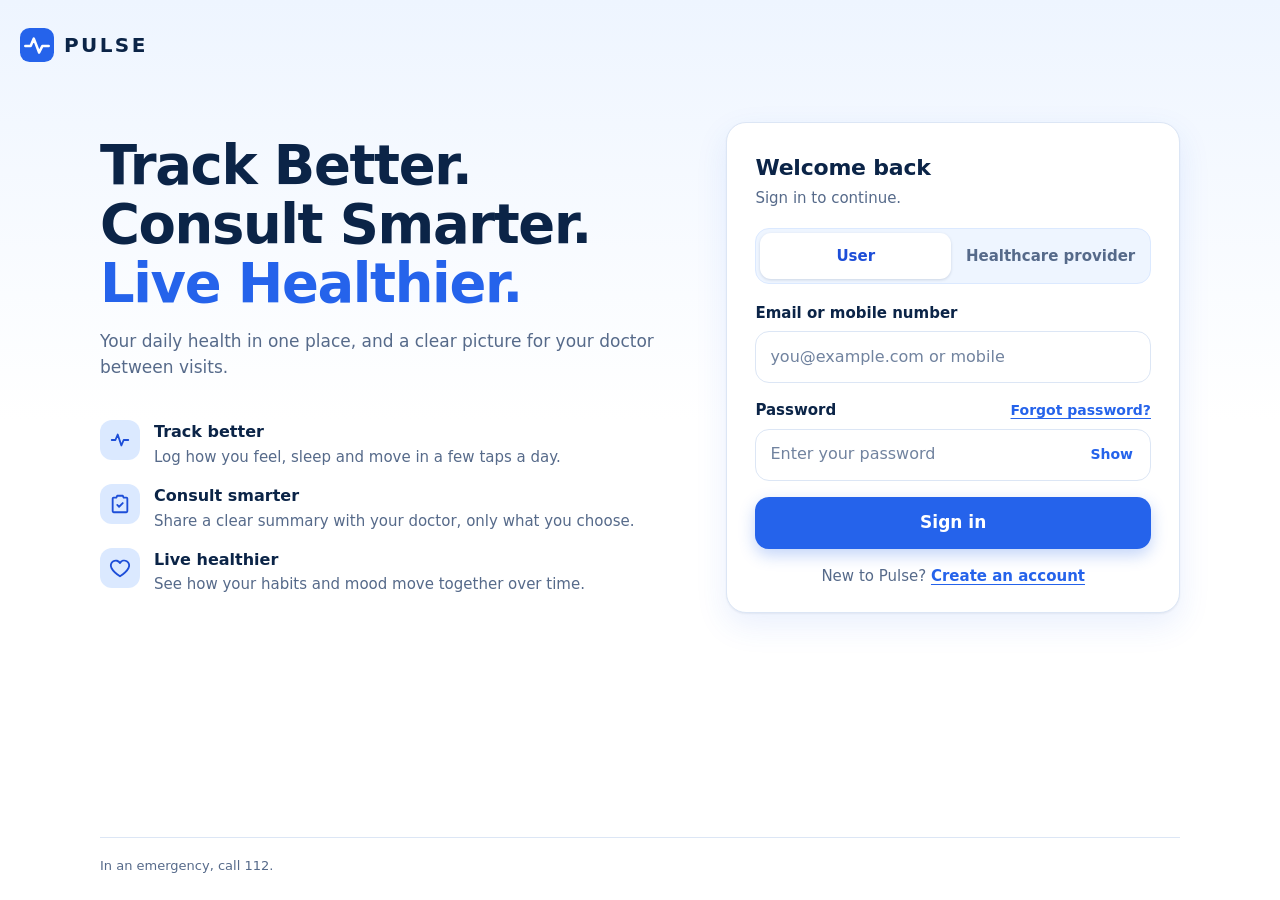
==== index.html @ 3abcf885 "Added the landing page and css" ====
<!doctype html>
<html lang="en">
<head>
  <meta charset="utf-8">
  <meta name="viewport" content="width=device-width, initial-scale=1, viewport-fit=cover">
  <title>Pulse – Track Better. Consult Smarter. Live Healthier.</title>
  <meta name="description" content="Pulse helps you track your health between doctor visits and share a clear summary with your doctor.">
  <meta name="theme-color" content="#2563eb">
  <link rel="icon" href="data:image/svg+xml,%3Csvg xmlns='http://www.w3.org/2000/svg' viewBox='0 0 32 32'%3E%3Crect width='32' height='32' rx='9' fill='%232563eb'/%3E%3Cpath d='M5 17h5l3-7 5 13 3-6h6' fill='none' stroke='%23fff' stroke-width='2.4' stroke-linecap='round' stroke-linejoin='round'/%3E%3C/svg%3E">
  <link rel="stylesheet" href="style.css">
</head>
<body>
  <div class="page">
    <header class="site-header">
      <a class="brand" href="./" aria-label="Pulse home">
        <svg viewBox="0 0 32 32" aria-hidden="true">
          <rect width="32" height="32" rx="9" fill="#2563eb"/>
          <path d="M5 17h5l3-7 5 13 3-6h6" fill="none" stroke="#fff" stroke-width="2.4" stroke-linecap="round" stroke-linejoin="round"/>
        </svg>
        PULSE
      </a>
    </header>

    <main class="landing">
      <section class="hero">
        <h1 class="tagline">
          <span>Track Better.</span>
          <span>Consult Smarter.</span>
          <span class="accent">Live Healthier.</span>
        </h1>
        <p class="lead">Your daily health in one place, and a clear picture for your doctor between visits.</p>
      </section>

      <section class="login" aria-labelledby="login-title">
        <h2 id="login-title">Welcome back</h2>
        <p class="sub">Sign in to continue.</p>

        <form class="form-wrap" id="login-form" novalidate>
          <fieldset class="roles">
            <legend class="visually-hidden">I am signing in as</legend>
            <div class="roles-track">
              <input type="radio" name="role" id="role-user" value="user" checked>
              <label for="role-user">User</label>
              <input type="radio" name="role" id="role-provider" value="provider">
              <label for="role-provider">Healthcare provider</label>
            </div>
          </fieldset>

          <div class="form">
            <div class="field">
              <label for="identity" id="identity-label">Email or mobile number</label>
              <input class="input" id="identity" name="identity" type="text" inputmode="email"
                     autocomplete="username" autocapitalize="none" spellcheck="false"
                     placeholder="you@example.com or mobile" required>
            </div>

            <div class="field">
              <div class="field-head">
                <label for="password">Password</label>
                <a href="#">Forgot password?</a>
              </div>
              <div class="input-wrap">
                <input class="input" id="password" name="password" type="password"
                       autocomplete="current-password" placeholder="Enter your password" required>
                <button class="toggle-pass" type="button" id="toggle-pass" aria-controls="password" aria-pressed="false">Show</button>
              </div>
            </div>

            <p class="form-note" id="form-note" role="status" hidden></p>

            <button class="btn" type="submit" id="submit">Sign in</button>

            <p class="alt"><span id="alt-text">New to Pulse?</span> <a href="#" id="alt-link">Create an account</a></p>
          </div>
        </form>
      </section>

      <ul class="points">
        <li>
          <span class="icon" aria-hidden="true">
            <svg viewBox="0 0 24 24" fill="none" stroke="currentColor" stroke-width="2" stroke-linecap="round" stroke-linejoin="round"><path d="M3 12h4l2.5-6 4 12 2.5-6H21"/></svg>
          </span>
          <div><strong>Track better</strong><span>Log how you feel, sleep and move in a few taps a day.</span></div>
        </li>
        <li>
          <span class="icon" aria-hidden="true">
            <svg viewBox="0 0 24 24" fill="none" stroke="currentColor" stroke-width="2" stroke-linecap="round" stroke-linejoin="round"><path d="M9 3h6l1 2h3a1 1 0 0 1 1 1v14a1 1 0 0 1-1 1H5a1 1 0 0 1-1-1V6a1 1 0 0 1 1-1h3z"/><path d="M9 13l2 2 4-4"/></svg>
          </span>
          <div><strong>Consult smarter</strong><span>Share a clear summary with your doctor, only what you choose.</span></div>
        </li>
        <li>
          <span class="icon" aria-hidden="true">
            <svg viewBox="0 0 24 24" fill="none" stroke="currentColor" stroke-width="2" stroke-linecap="round" stroke-linejoin="round"><path d="M12 21s-7-4.5-9.3-9A5.2 5.2 0 0 1 12 6.6 5.2 5.2 0 0 1 21.3 12C19 16.5 12 21 12 21z"/></svg>
          </span>
          <div><strong>Live healthier</strong><span>See how your habits and mood move together over time.</span></div>
        </li>
      </ul>
    </main>

    <footer class="site-footer">
      <p>In an emergency, call 112.</p>
    </footer>
  </div>

  <script>
    (function () {
      var roles = {
        user: {
          label: 'Email or mobile number', type: 'text', mode: 'email',
          placeholder: 'you@example.com or mobile',
          submit: 'Sign in', altText: 'New to Pulse?', altLink: 'Create an account'
        },
        provider: {
          label: 'Work email', type: 'email', mode: 'email',
          placeholder: 'doctor@clinic.com',
          submit: 'Sign in as provider', altText: 'New to Pulse?', altLink: 'Register your practice'
        }
      };

      var form = document.getElementById('login-form');
      var identity = document.getElementById('identity');
      var note = document.getElementById('form-note');
      var pass = document.getElementById('password');
      var toggle = document.getElementById('toggle-pass');

      function applyRole(key) {
        var r = roles[key];
        document.getElementById('identity-label').textContent = r.label;
        identity.type = r.type;
        identity.setAttribute('inputmode', r.mode);
        identity.placeholder = r.placeholder;
        document.getElementById('submit').textContent = r.submit;
        document.getElementById('alt-text').textContent = r.altText;
        document.getElementById('alt-link').textContent = r.altLink;
        note.hidden = true;
      }

      form.addEventListener('change', function (e) {
        if (e.target.name === 'role') applyRole(e.target.value);
      });

      toggle.addEventListener('click', function () {
        var show = pass.type === 'password';
        pass.type = show ? 'text' : 'password';
        toggle.textContent = show ? 'Hide' : 'Show';
        toggle.setAttribute('aria-pressed', String(show));
      });

      form.addEventListener('submit', function (e) {
        e.preventDefault();
        if (!form.checkValidity()) { form.reportValidity(); return; }
        // Static prototype: no backend yet.
        note.textContent = 'Sign-in is not connected yet. This is the static prototype.';
        note.hidden = false;
      });
    })();
  </script>
</body>
</html>
---- style.css ----
/* Pulse — global styles
   White + blue theme. Mobile-first. No external fonts or libraries:
   system fonts only, so the page stays light on budget phones and slow networks. */

:root {
  color-scheme: light;

  --white: #ffffff;
  --bg: #f6f9ff;
  --blue-50: #eef5ff;
  --blue-100: #dbe9ff;
  --blue-200: #bcd4fb;
  --blue-500: #3b82f6;
  --blue-600: #2563eb;
  --blue-700: #1d4ed8;
  --navy: #0b2447;
  --text: #1b2f52;
  --muted: #566a8a;
  --placeholder: #71839f;
  --line: #dce6f5;
  --error: #b42318;
  --error-bg: #fef3f2;

  --radius: 14px;
  --radius-lg: 20px;
  --shadow: 0 1px 2px rgba(11, 36, 71, .06), 0 12px 32px rgba(37, 99, 235, .10);
  --ring: 0 0 0 4px rgba(37, 99, 235, .18);

  --font: system-ui, -apple-system, "Segoe UI", Roboto, "Noto Sans", "Noto Sans Devanagari", Helvetica, Arial, sans-serif;
}

/* ---------- base ---------- */
*, *::before, *::after { box-sizing: border-box; }
html { -webkit-text-size-adjust: 100%; }
body {
  margin: 0;
  min-height: 100vh;
  background: linear-gradient(180deg, var(--blue-50) 0, var(--white) 420px) no-repeat, var(--white);
  color: var(--text);
  font: 16px/1.55 var(--font);
  -webkit-font-smoothing: antialiased;
}
h1, h2, p, ul { margin: 0; }
ul { padding: 0; list-style: none; }
a { color: var(--blue-600); text-underline-offset: 3px; }
a:hover { color: var(--blue-700); }
button, input { font: inherit; color: inherit; }
button { cursor: pointer; }
.visually-hidden {
  position: absolute; width: 1px; height: 1px; margin: -1px; padding: 0; border: 0;
  overflow: hidden; clip: rect(0 0 0 0); white-space: nowrap;
}
:focus-visible { outline: 3px solid var(--blue-500); outline-offset: 2px; }

/* ---------- page shell ---------- */
.page {
  min-height: 100vh;
  display: flex; flex-direction: column;
  padding: env(safe-area-inset-top) max(20px, env(safe-area-inset-right)) env(safe-area-inset-bottom) max(20px, env(safe-area-inset-left));
}
.site-header { padding: 18px 0 4px; }
.brand {
  display: inline-flex; align-items: center; gap: 10px;
  color: var(--navy); font-weight: 800; font-size: 20px; letter-spacing: .12em; text-decoration: none;
}
.brand svg { width: 34px; height: 34px; flex: none; }

.landing {
  flex: 1; width: 100%; max-width: 1080px; margin: 0 auto;
  display: grid; gap: 24px; align-content: start;
  grid-template-areas: "hero" "login" "points";
  padding: 20px 0 32px;
}
.hero { grid-area: hero; }
.login { grid-area: login; }
.points { grid-area: points; }

/* ---------- hero ---------- */
.tagline {
  font-size: clamp(2rem, 9vw, 3.4rem);
  line-height: 1.08; font-weight: 800; letter-spacing: -.025em; color: var(--navy);
}
.tagline span { display: block; }
.tagline .accent { color: var(--blue-600); }
.lead { margin-top: 14px; max-width: 34em; color: var(--muted); font-size: 1.0625rem; }

.points { display: grid; gap: 14px; }
.points li { display: flex; gap: 14px; align-items: flex-start; }
.points .icon {
  flex: none; width: 40px; height: 40px; border-radius: 12px;
  display: grid; place-items: center; background: var(--blue-100); color: var(--blue-700);
}
.points .icon svg { width: 22px; height: 22px; }
.points strong { display: block; color: var(--navy); font-weight: 700; }
.points span { color: var(--muted); font-size: .9375rem; }

/* ---------- login card ---------- */
.login {
  background: var(--white); border: 1px solid var(--line); border-radius: var(--radius-lg);
  box-shadow: var(--shadow); padding: 22px 20px 20px;
}
.login h2 { font-size: 1.375rem; font-weight: 800; color: var(--navy); letter-spacing: -.01em; }
.login .sub { margin-top: 2px; color: var(--muted); font-size: .9375rem; }

/* segmented "I am a…" control */
.roles { margin: 18px 0 0; padding: 0; border: 0; min-width: 0; }
.roles-track {
  display: grid; grid-template-columns: 1fr 1fr; gap: 4px; padding: 4px;
  background: var(--blue-50); border: 1px solid var(--blue-100); border-radius: var(--radius);
}
.roles input { position: absolute; opacity: 0; width: 1px; height: 1px; }
.roles label {
  display: grid; place-items: center; min-height: 46px; padding: 8px 10px; border-radius: 11px;
  text-align: center; font-weight: 700; font-size: .9375rem; color: var(--muted);
  cursor: pointer; transition: background .15s, color .15s, box-shadow .15s; user-select: none;
}
.roles input:checked + label { background: var(--white); color: var(--blue-700); box-shadow: 0 1px 3px rgba(11, 36, 71, .15); }
.roles input:focus-visible + label { outline: 3px solid var(--blue-500); outline-offset: 2px; }

/* form */
.form { margin-top: 18px; display: grid; gap: 16px; }
.field { display: grid; gap: 6px; }
.field > label, .field-head label { font-weight: 700; font-size: .9375rem; color: var(--navy); }
.field-head { display: flex; align-items: baseline; justify-content: space-between; gap: 12px; }
.field-head a { font-size: .875rem; font-weight: 600; }
.input {
  width: 100%; min-height: 52px; padding: 12px 14px;
  background: var(--white); border: 1.5px solid var(--line); border-radius: var(--radius);
  font-size: 1rem; /* 16px: stops iOS zooming into the field */
  transition: border-color .15s, box-shadow .15s;
}
.input::placeholder { color: var(--placeholder); }
.input:hover { border-color: var(--blue-200); }
.input:focus { outline: none; border-color: var(--blue-600); box-shadow: var(--ring); }
.input-wrap { position: relative; }
.input-wrap .input { padding-right: 76px; }
.toggle-pass {
  position: absolute; top: 50%; right: 6px; transform: translateY(-50%);
  min-height: 40px; padding: 0 12px; border: 0; border-radius: 10px; background: transparent;
  color: var(--blue-600); font-weight: 700; font-size: .875rem;
}
.toggle-pass:hover { background: var(--blue-50); }

.btn {
  display: inline-flex; align-items: center; justify-content: center; width: 100%;
  min-height: 52px; padding: 12px 20px; border: 0; border-radius: var(--radius);
  background: var(--blue-600); color: var(--white); font-weight: 700; font-size: 1.0625rem;
  box-shadow: 0 6px 16px rgba(37, 99, 235, .28); transition: background .15s, transform .05s;
}
.btn:hover { background: var(--blue-700); }
.btn:active { transform: translateY(1px); }

.form-note {
  padding: 10px 12px; border-radius: 10px; background: var(--blue-50); color: var(--blue-700);
  font-size: .875rem; font-weight: 600;
}
.form-note[hidden] { display: none; }
.alt { text-align: center; color: var(--muted); font-size: .9375rem; }
.alt a { font-weight: 700; }

/* ---------- footer ---------- */
.site-footer {
  max-width: 1080px; width: 100%; margin: 0 auto; padding: 18px 0 24px;
  border-top: 1px solid var(--line); color: var(--muted); font-size: .8125rem;
}

/* ---------- larger screens ---------- */
@media (min-width: 900px) {
  .site-header { padding-top: 28px; }
  .landing {
    grid-template-columns: 1.1fr .9fr; column-gap: 72px; row-gap: 32px; align-items: center;
    grid-template-areas: "hero login" "points login";
    padding: 48px 0 56px;
  }
  .hero { align-self: end; }
  .points { align-self: start; margin-top: 8px; }
  .login { padding: 28px 28px 24px; max-width: 460px; justify-self: end; width: 100%; }
}

@media (prefers-reduced-motion: reduce) {
  *, *::before, *::after { transition: none !important; }
}
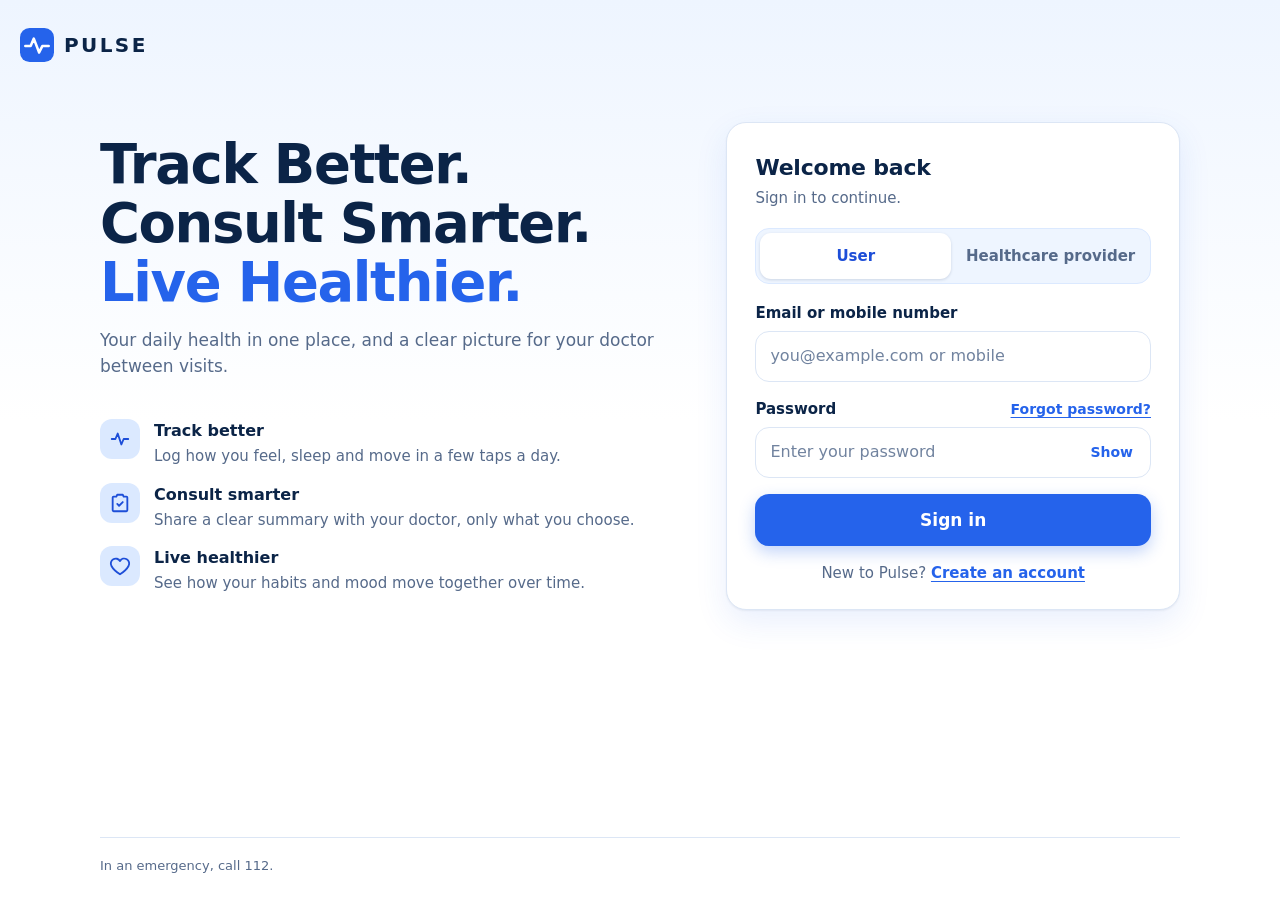
==== commit 32e5d4e1: "Cleaned up ui and cleaned up directory" ====
--- a/index.html
+++ b/index.html
@@ -7,7 +7,7 @@
   <meta name="description" content="Pulse helps you track your health between doctor visits and share a clear summary with your doctor.">
   <meta name="theme-color" content="#2563eb">
   <link rel="icon" href="data:image/svg+xml,%3Csvg xmlns='http://www.w3.org/2000/svg' viewBox='0 0 32 32'%3E%3Crect width='32' height='32' rx='9' fill='%232563eb'/%3E%3Cpath d='M5 17h5l3-7 5 13 3-6h6' fill='none' stroke='%23fff' stroke-width='2.4' stroke-linecap='round' stroke-linejoin='round'/%3E%3C/svg%3E">
-  <link rel="stylesheet" href="style.css">
+  <link rel="stylesheet" href="css/style.css">
 </head>
 <body>
   <div class="page">
--- a/css/style.css
+++ b/css/style.css
@@ -0,0 +1,773 @@
+/* Pulse — global styles
+   White + blue theme. Mobile-first. No external fonts or libraries:
+   system fonts only, so the page stays light on budget phones and slow networks. */
+
+:root {
+  color-scheme: light;
+
+  --white: #ffffff;
+  --bg: #f6f9ff;
+  --blue-50: #eef5ff;
+  --blue-100: #dbe9ff;
+  --blue-200: #bcd4fb;
+  --blue-500: #3b82f6;
+  --blue-600: #2563eb;
+  --blue-700: #1d4ed8;
+  --navy: #0b2447;
+  --text: #1b2f52;
+  --muted: #566a8a;
+  --placeholder: #71839f;
+  --line: #dce6f5;
+  --error: #b42318;
+  --error-bg: #fef3f2;
+
+  --radius: 14px;
+  --radius-lg: 20px;
+  --shadow: 0 1px 2px rgba(11, 36, 71, .06), 0 12px 32px rgba(37, 99, 235, .10);
+  --ring: 0 0 0 4px rgba(37, 99, 235, .18);
+
+  --font: system-ui, -apple-system, "Segoe UI", Roboto, "Noto Sans", "Noto Sans Devanagari", Helvetica, Arial, sans-serif;
+}
+
+/* ---------- base ---------- */
+*, *::before, *::after { box-sizing: border-box; }
+html { -webkit-text-size-adjust: 100%; }
+body {
+  margin: 0;
+  min-height: 100vh;
+  background: linear-gradient(180deg, var(--blue-50) 0, var(--white) 420px) no-repeat, var(--white);
+  color: var(--text);
+  font: 16px/1.55 var(--font);
+  -webkit-font-smoothing: antialiased;
+}
+h1, h2, p, ul { margin: 0; }
+ul { padding: 0; list-style: none; }
+a { color: var(--blue-600); text-underline-offset: 3px; }
+a:hover { color: var(--blue-700); }
+button, input { font: inherit; color: inherit; }
+button { cursor: pointer; }
+.visually-hidden {
+  position: absolute; width: 1px; height: 1px; margin: -1px; padding: 0; border: 0;
+  overflow: hidden; clip: rect(0 0 0 0); white-space: nowrap;
+}
+:focus-visible { outline: 3px solid var(--blue-500); outline-offset: 2px; }
+
+/* ---------- page shell ---------- */
+.page {
+  min-height: 100vh;
+  display: flex; flex-direction: column;
+  padding: env(safe-area-inset-top) max(20px, env(safe-area-inset-right)) env(safe-area-inset-bottom) max(20px, env(safe-area-inset-left));
+}
+.site-header { padding: 18px 0 4px; }
+.brand {
+  display: inline-flex; align-items: center; gap: 10px;
+  color: var(--navy); font-weight: 800; font-size: 20px; letter-spacing: .12em; text-decoration: none;
+}
+.brand svg { width: 34px; height: 34px; flex: none; }
+
+.landing {
+  flex: 1; width: 100%; max-width: 1080px; margin: 0 auto;
+  display: grid; gap: 24px; align-content: start;
+  grid-template-areas: "hero" "login" "points";
+  padding: 20px 0 32px;
+}
+.hero { grid-area: hero; }
+.login { grid-area: login; }
+.points { grid-area: points; }
+
+/* ---------- hero ---------- */
+.tagline {
+  font-size: clamp(2rem, 9vw, 3.4rem);
+  line-height: 1.08; font-weight: 800; letter-spacing: -.025em; color: var(--navy);
+}
+.tagline span { display: block; }
+.tagline .accent { color: var(--blue-600); }
+.lead { margin-top: 14px; max-width: 34em; color: var(--muted); font-size: 1.0625rem; }
+
+.points { display: grid; gap: 14px; }
+.points li { display: flex; gap: 14px; align-items: flex-start; }
+.points .icon {
+  flex: none; width: 40px; height: 40px; border-radius: 12px;
+  display: grid; place-items: center; background: var(--blue-100); color: var(--blue-700);
+}
+.points .icon svg { width: 22px; height: 22px; }
+.points strong { display: block; color: var(--navy); font-weight: 700; }
+.points span { color: var(--muted); font-size: .9375rem; }
+
+/* ---------- login card ---------- */
+.login {
+  background: var(--white); border: 1px solid var(--line); border-radius: var(--radius-lg);
+  box-shadow: var(--shadow); padding: 22px 20px 20px;
+}
+.login h2 { font-size: 1.375rem; font-weight: 800; color: var(--navy); letter-spacing: -.01em; }
+.login .sub { margin-top: 2px; color: var(--muted); font-size: .9375rem; }
+
+/* segmented "I am a…" control */
+.roles { margin: 18px 0 0; padding: 0; border: 0; min-width: 0; }
+.roles-track {
+  display: grid; grid-template-columns: 1fr 1fr; gap: 4px; padding: 4px;
+  background: var(--blue-50); border: 1px solid var(--blue-100); border-radius: var(--radius);
+}
+.roles input { position: absolute; opacity: 0; width: 1px; height: 1px; }
+.roles label {
+  display: grid; place-items: center; min-height: 46px; padding: 8px 10px; border-radius: 11px;
+  text-align: center; font-weight: 700; font-size: .9375rem; color: var(--muted);
+  cursor: pointer; transition: background .15s, color .15s, box-shadow .15s; user-select: none;
+}
+.roles input:checked + label { background: var(--white); color: var(--blue-700); box-shadow: 0 1px 3px rgba(11, 36, 71, .15); }
+.roles input:focus-visible + label { outline: 3px solid var(--blue-500); outline-offset: 2px; }
+
+/* form */
+.form { margin-top: 18px; display: grid; gap: 16px; }
+.field { display: grid; gap: 6px; }
+.field > label, .field-head label { font-weight: 700; font-size: .9375rem; color: var(--navy); }
+.field-head { display: flex; align-items: baseline; justify-content: space-between; gap: 12px; }
+.field-head a { font-size: .875rem; font-weight: 600; }
+.input {
+  width: 100%; min-height: 52px; padding: 12px 14px;
+  background: var(--white); border: 1.5px solid var(--line); border-radius: var(--radius);
+  font-size: 1rem; /* 16px: stops iOS zooming into the field */
+  transition: border-color .15s, box-shadow .15s;
+}
+.input::placeholder { color: var(--placeholder); }
+.input:hover { border-color: var(--blue-200); }
+.input:focus { outline: none; border-color: var(--blue-600); box-shadow: var(--ring); }
+.input-wrap { position: relative; }
+.input-wrap .input { padding-right: 76px; }
+.toggle-pass {
+  position: absolute; top: 50%; right: 6px; transform: translateY(-50%);
+  min-height: 40px; padding: 0 12px; border: 0; border-radius: 10px; background: transparent;
+  color: var(--blue-600); font-weight: 700; font-size: .875rem;
+}
+.toggle-pass:hover { background: var(--blue-50); }
+
+.btn {
+  display: inline-flex; align-items: center; justify-content: center; width: 100%;
+  min-height: 52px; padding: 12px 20px; border: 0; border-radius: var(--radius);
+  background: var(--blue-600); color: var(--white); font-weight: 700; font-size: 1.0625rem;
+  box-shadow: 0 6px 16px rgba(37, 99, 235, .28); transition: background .15s, transform .05s;
+}
+.btn:hover { background: var(--blue-700); }
+.btn:active { transform: translateY(1px); }
+
+.form-note {
+  padding: 10px 12px; border-radius: 10px; background: var(--blue-50); color: var(--blue-700);
+  font-size: .875rem; font-weight: 600;
+}
+.form-note[hidden] { display: none; }
+.alt { text-align: center; color: var(--muted); font-size: .9375rem; }
+.alt a { font-weight: 700; }
+
+/* ---------- footer ---------- */
+.site-footer {
+  max-width: 1080px; width: 100%; margin: 0 auto; padding: 18px 0 24px;
+  border-top: 1px solid var(--line); color: var(--muted); font-size: .8125rem;
+}
+
+/* ---------- larger screens ---------- */
+@media (min-width: 900px) {
+  .site-header { padding-top: 28px; }
+  .landing {
+    grid-template-columns: 1.1fr .9fr; column-gap: 72px; row-gap: 32px; align-items: center;
+    grid-template-areas: "hero login" "points login";
+    padding: 48px 0 56px;
+  }
+  .hero { align-self: end; }
+  .points { align-self: start; margin-top: 8px; }
+  .login { padding: 28px 28px 24px; max-width: 460px; justify-self: end; width: 100%; }
+}
+
+/* =====================================================
+   User home (user.html)
+   ===================================================== */
+[hidden] { display: none !important; }
+
+:root { --success: #15803d; }
+
+/* ---------- top bar: logo left, profile right ---------- */
+.app-header {
+  position: sticky; top: 0; z-index: 20;
+  display: flex; align-items: center; justify-content: space-between; gap: 12px;
+  padding: calc(10px + env(safe-area-inset-top)) max(20px, env(safe-area-inset-right)) 10px max(20px, env(safe-area-inset-left));
+  background: rgba(255, 255, 255, .95); border-bottom: 1px solid var(--line);
+  -webkit-backdrop-filter: blur(8px); backdrop-filter: blur(8px);
+}
+.profile { position: relative; }
+.profile summary {
+  list-style: none; display: flex; align-items: center; gap: 10px; cursor: pointer;
+  min-height: 46px; padding: 4px 4px; border: 1.5px solid var(--line); border-radius: 99px; background: var(--white);
+}
+.profile summary::-webkit-details-marker { display: none; }
+.profile summary:hover { border-color: var(--blue-200); }
+.avatar {
+  flex: none; width: 36px; height: 36px; border-radius: 50%; display: grid; place-items: center;
+  background: var(--blue-600); color: var(--white); font-size: .875rem; font-weight: 800; letter-spacing: .02em;
+}
+.profile .pname { display: none; font-weight: 700; color: var(--navy); font-size: .9375rem; }
+.profile .chev { display: none; width: 16px; height: 16px; margin-right: 8px; color: var(--muted); transition: transform .15s; }
+.profile[open] .chev { transform: rotate(180deg); }
+.profile-menu {
+  position: absolute; right: 0; top: calc(100% + 8px); min-width: 220px; padding: 8px;
+  background: var(--white); border: 1px solid var(--line); border-radius: var(--radius); box-shadow: var(--shadow);
+}
+.profile-menu .who { padding: 10px 12px 12px; margin-bottom: 6px; border-bottom: 1px solid var(--line); }
+.profile-menu .who strong { display: block; color: var(--navy); }
+.profile-menu .who span { color: var(--muted); font-size: .875rem; }
+.profile-menu a {
+  display: flex; align-items: center; min-height: 44px; padding: 0 12px; border-radius: 10px;
+  color: var(--text); font-weight: 600; text-decoration: none;
+}
+.profile-menu a:hover { background: var(--blue-50); color: var(--blue-700); }
+@media (min-width: 480px) {
+  .profile summary { padding-right: 0; }
+  .profile .pname { display: inline; }
+  .profile .chev { display: block; }
+}
+
+/* ---------- page ---------- */
+.dash {
+  max-width: 1080px; margin: 0 auto; display: grid; grid-template-columns: minmax(0, 1fr); gap: 20px;
+  padding: 18px max(20px, env(safe-area-inset-right)) calc(48px + env(safe-area-inset-bottom)) max(20px, env(safe-area-inset-left));
+}
+
+/* two wide buttons in a row */
+.quick-nav { display: grid; grid-template-columns: repeat(2, 1fr); gap: 10px; }
+.nav-btn {
+  display: flex; flex-direction: column; align-items: center; justify-content: center; gap: 8px;
+  min-height: 88px; padding: 12px 6px; background: var(--white); border: 1.5px solid var(--line); border-radius: var(--radius);
+  color: var(--navy); font-weight: 700; text-decoration: none; transition: border-color .15s, background .15s;
+}
+.nav-btn:hover { border-color: var(--blue-600); background: var(--blue-50); color: var(--blue-700); }
+.nav-btn .ico { width: 40px; height: 40px; border-radius: 12px; display: grid; place-items: center; background: var(--blue-100); color: var(--blue-700); }
+.nav-btn svg { width: 22px; height: 22px; }
+@media (min-width: 640px) {
+  .nav-btn { flex-direction: row; gap: 12px; min-height: 68px; font-size: 1.0625rem; }
+}
+
+/* two halves: chart | check-in */
+.panels { display: grid; grid-template-columns: minmax(0, 1fr); gap: 16px; }
+.card {
+  background: var(--white); border: 1px solid var(--line); border-radius: var(--radius-lg); padding: 18px;
+  box-shadow: 0 1px 2px rgba(11, 36, 71, .04), 0 6px 20px rgba(37, 99, 235, .06);
+}
+.card-head { display: flex; align-items: flex-start; justify-content: space-between; gap: 12px; flex-wrap: wrap; }
+.card h2 { font-size: 1.125rem; font-weight: 800; color: var(--navy); letter-spacing: -.005em; }
+.card .sub { margin-top: 2px; color: var(--muted); font-size: .9375rem; }
+@media (min-width: 860px) {
+  .panels { grid-template-columns: repeat(2, minmax(0, 1fr)); gap: 20px; align-items: stretch; }
+  .card { padding: 22px; }
+}
+
+/* health factor chart */
+.hf-now { margin-top: 16px; display: flex; align-items: baseline; gap: 10px; flex-wrap: wrap; }
+.hf-now .big { font-size: 2.5rem; font-weight: 800; letter-spacing: -.03em; color: var(--navy); line-height: 1; }
+.chart-block { margin-top: 20px; padding-top: 16px; border-top: 1px solid var(--line); }
+.chart-head { display: flex; align-items: baseline; justify-content: space-between; gap: 10px; flex-wrap: wrap; }
+.chart-head h3 { font-size: .9375rem; font-weight: 800; color: var(--navy); }
+.chg { font-weight: 700; font-size: .875rem; color: var(--success); }
+.chg.down { color: var(--error); }
+.chart { display: block; width: 100%; height: auto; margin-top: 8px; touch-action: pan-y; }
+.chart text { font: 11px var(--font); fill: var(--muted); }
+.chart .grid { stroke: var(--line); stroke-width: 1; }
+.chart .line { fill: none; stroke: var(--blue-600); stroke-width: 2.5; stroke-linecap: round; stroke-linejoin: round; }
+.chart .dot { fill: var(--white); stroke: var(--blue-600); stroke-width: 2.5; }
+.chart .hover-line { stroke: var(--blue-200); stroke-width: 1.5; }
+.chart .tip-bg { fill: var(--navy); }
+.chart .tip-text { fill: var(--white); font-weight: 700; font-size: 12px; }
+
+/* check-in */
+.moods { margin-top: 16px; display: grid; grid-template-columns: repeat(5, 1fr); gap: 8px; }
+.mood {
+  display: grid; justify-items: center; align-content: start; gap: 4px; min-height: 84px; padding: 10px 2px 8px;
+  background: var(--white); border: 1.5px solid var(--line); border-radius: var(--radius);
+  transition: border-color .15s, background .15s, transform .05s;
+}
+.mood:hover { border-color: var(--blue-200); }
+.mood:active { transform: translateY(1px); }
+.mood .face { font-size: 1.75rem; line-height: 1.1; }
+.mood .lbl { font-size: .75rem; font-weight: 700; color: var(--muted); text-align: center; }
+.mood[aria-pressed="true"] { border-color: var(--blue-600); background: var(--blue-50); box-shadow: var(--ring); }
+.mood[aria-pressed="true"] .lbl { color: var(--blue-700); }
+
+.say {
+  margin-top: 14px; display: flex; align-items: flex-end; gap: 8px; padding: 6px 6px 6px 16px;
+  background: var(--white); border: 1.5px solid var(--line); border-radius: 22px;
+  transition: border-color .15s, box-shadow .15s;
+}
+.say:focus-within { border-color: var(--blue-600); box-shadow: var(--ring); }
+.say textarea {
+  flex: 1; min-width: 0; max-height: 140px; padding: 10px 0; border: 0; outline: 0; resize: none;
+  background: transparent; font: inherit; font-size: 1rem; color: var(--text);
+}
+.say textarea::placeholder { color: var(--placeholder); }
+.send {
+  flex: none; width: 46px; height: 46px; border: 0; border-radius: 50%; display: grid; place-items: center;
+  background: var(--blue-600); color: var(--white); transition: background .15s;
+}
+.send:hover { background: var(--blue-700); }
+.send svg { width: 20px; height: 20px; }
+.note { margin-top: 12px; color: var(--blue-700); font-weight: 600; font-size: .9375rem; }
+.note.err { color: var(--error); }
+.recap { margin-top: 10px; padding: 10px 12px; border-radius: 12px; background: var(--blue-50); font-size: .9375rem; white-space: pre-wrap; overflow-wrap: anywhere; }
+.support { margin-top: 10px; padding: 12px 14px; border-radius: 12px; border: 1px solid var(--blue-100); background: var(--blue-50); font-size: .9375rem; }
+
+/* indulge: trusted videos */
+.indulge h2 { font-size: 1.5rem; font-weight: 800; color: var(--navy); letter-spacing: -.02em; }
+.indulge .sub { margin-top: 2px; color: var(--muted); }
+.videos {
+  margin: 14px -20px 0; padding: 4px 20px 12px; list-style: none;
+  display: grid; grid-auto-flow: column; grid-auto-columns: 78%; gap: 14px;
+  overflow-x: auto; scroll-snap-type: x mandatory; scroll-padding-inline: 20px; scrollbar-width: thin;
+}
+.video {
+  height: 100%; display: flex; flex-direction: column; overflow: hidden; scroll-snap-align: start;
+  background: var(--white); border: 1px solid var(--line); border-radius: var(--radius-lg);
+  color: inherit; text-decoration: none; transition: box-shadow .15s, transform .1s;
+}
+.video:hover { color: inherit; box-shadow: var(--shadow); transform: translateY(-2px); }
+.thumb { position: relative; aspect-ratio: 16 / 9; background: var(--blue-100); }
+.thumb img { display: block; width: 100%; height: 100%; object-fit: cover; }
+.play { position: absolute; inset: 0; display: grid; place-items: center; }
+.play span { width: 46px; height: 46px; border-radius: 50%; display: grid; place-items: center; background: rgba(11, 36, 71, .72); }
+.play svg { width: 20px; height: 20px; margin-left: 3px; fill: var(--white); }
+.dur { position: absolute; right: 8px; bottom: 8px; padding: 2px 8px; border-radius: 6px; background: rgba(11, 36, 71, .85); color: var(--white); font-size: .75rem; font-weight: 700; }
+.video-body { display: grid; gap: 6px; padding: 12px 14px 14px; }
+.tag { justify-self: start; padding: 3px 10px; border-radius: 99px; background: var(--blue-100); color: var(--blue-700); font-size: .75rem; font-weight: 800; }
+.video-title { color: var(--navy); font-weight: 700; line-height: 1.35; }
+.video-meta { color: var(--muted); font-size: .875rem; }
+@media (min-width: 640px) { .videos { grid-auto-columns: 44%; } }
+@media (min-width: 960px) {
+  .videos { margin: 14px 0 0; padding: 0; grid-auto-flow: row; grid-auto-columns: auto; grid-template-columns: repeat(3, 1fr); gap: 20px; overflow: visible; scroll-snap-type: none; }
+}
+
+/* ---------- 30-day logging calendar (check-in card) ---------- */
+.log-cal { margin-top: 18px; padding-top: 16px; border-top: 1px solid var(--line); }
+.log-head { display: flex; align-items: baseline; justify-content: space-between; gap: 10px; flex-wrap: wrap; }
+.log-head h3 { font-size: .9375rem; font-weight: 800; color: var(--navy); }
+.log-head .count { color: var(--muted); font-size: .875rem; font-weight: 600; }
+.log-grid { margin-top: 12px; display: grid; grid-template-columns: repeat(7, minmax(0, 1fr)); gap: 6px; }
+.log-grid .dow { text-align: center; font-size: .75rem; font-weight: 800; color: var(--muted); }
+.log-cell {
+  aspect-ratio: 1.15; display: grid; place-items: center; border-radius: 10px; border: 1.5px solid transparent;
+  background: var(--blue-50); color: var(--muted); font-size: .875rem; font-weight: 700; font-variant-numeric: tabular-nums;
+}
+.log-cell.on { background: var(--blue-600); color: var(--white); }
+.log-cell.today { border-color: var(--navy); }
+.log-cell.blank { background: transparent; }
+.log-legend { margin-top: 10px; display: flex; gap: 14px; flex-wrap: wrap; font-size: .75rem; color: var(--muted); }
+.log-legend i { display: inline-block; width: 11px; height: 11px; margin-right: 6px; border-radius: 4px; vertical-align: -1px; background: var(--blue-50); border: 1px solid var(--blue-100); }
+.log-legend i.on { background: var(--blue-600); border-color: var(--blue-600); }
+
+/* =====================================================
+   Tracker (tracker.html)
+   ===================================================== */
+:root { --hdr-h: 66px; --rail: 68px; }
+.app-header { min-height: var(--hdr-h); }
+.hdr-left { display: flex; align-items: center; gap: 10px; min-width: 0; }
+.menu-btn {
+  flex: none; width: 44px; height: 44px; display: grid; place-items: center;
+  border: 1.5px solid var(--line); border-radius: 12px; background: var(--white); color: var(--navy);
+}
+.menu-btn svg { width: 22px; height: 22px; }
+
+/* sidebar: drawer on phones, hover-to-open rail on desktop */
+.sidebar {
+  position: fixed; z-index: 30; top: var(--hdr-h); bottom: 0; left: 0; width: 280px;
+  padding: 12px 10px 28px; overflow-y: auto; background: var(--white); border-right: 1px solid var(--line);
+  transform: translateX(-100%); transition: transform .2s ease;
+}
+.sidebar.open { transform: none; box-shadow: var(--shadow); }
+.scrim { position: fixed; z-index: 25; inset: var(--hdr-h) 0 0 0; background: rgba(11, 36, 71, .35); }
+.side-group { margin: 14px 14px 4px; color: var(--muted); font-size: .75rem; font-weight: 800; letter-spacing: .08em; text-transform: uppercase; white-space: nowrap; }
+.side-link {
+  display: flex; align-items: center; gap: 14px; min-height: 46px; padding: 0 13px; border-radius: 12px;
+  color: var(--text); font-weight: 600; text-decoration: none; white-space: nowrap;
+}
+.side-link:hover { background: var(--blue-50); color: var(--blue-700); }
+.side-link[aria-current="page"] { background: var(--blue-100); color: var(--blue-700); }
+.side-ico { flex: none; width: 22px; height: 22px; display: grid; place-items: center; }
+.side-ico svg { width: 22px; height: 22px; }
+.side-home { margin-bottom: 4px; color: var(--muted); }
+
+@media (hover: hover) and (min-width: 860px) {
+  .menu-btn, .scrim { display: none !important; }
+  .sidebar { transform: none; width: var(--rail); overflow-x: hidden; scrollbar-width: none; transition: width .18s ease, box-shadow .18s ease; }
+  .sidebar::-webkit-scrollbar { display: none; }
+  .sidebar:hover, .sidebar:focus-within { width: 264px; box-shadow: var(--shadow); }
+  .side-label, .side-group { opacity: 0; transition: opacity .12s; }
+  .sidebar:hover .side-label, .sidebar:focus-within .side-label,
+  .sidebar:hover .side-group, .sidebar:focus-within .side-group { opacity: 1; }
+  .tr-main { margin-left: var(--rail); }
+}
+
+/* views */
+.tr-main { padding: 20px max(20px, env(safe-area-inset-right)) calc(56px + env(safe-area-inset-bottom)) max(20px, env(safe-area-inset-left)); }
+.view { max-width: 960px; margin: 0 auto; display: grid; grid-template-columns: minmax(0, 1fr); gap: 16px; }
+.stack-grid { display: grid; grid-template-columns: minmax(0, 1fr); gap: 16px; }
+.view-head { display: flex; align-items: flex-start; justify-content: space-between; gap: 12px; flex-wrap: wrap; }
+.view-head h1 { font-size: clamp(1.5rem, 5vw, 1.875rem); font-weight: 800; letter-spacing: -.02em; color: var(--navy); }
+.view-head .sub { margin-top: 2px; color: var(--muted); }
+.sync-chip {
+  display: inline-flex; align-items: center; gap: 8px; padding: 6px 12px; border-radius: 99px;
+  background: var(--blue-50); border: 1px solid var(--blue-100); color: var(--blue-700); font-weight: 700; font-size: .8125rem;
+}
+.sync-chip i { width: 8px; height: 8px; border-radius: 50%; background: var(--success); }
+.sec-h { margin-top: 8px; font-size: 1.125rem; font-weight: 800; color: var(--navy); }
+.fine { color: var(--muted); font-size: .875rem; }
+.muted { color: var(--muted); }
+
+.stats { display: grid; grid-template-columns: repeat(auto-fit, minmax(150px, 1fr)); gap: 12px; }
+.stat { background: var(--white); border: 1px solid var(--line); border-radius: var(--radius); padding: 14px; }
+.stat .k { color: var(--muted); font-size: .75rem; font-weight: 800; letter-spacing: .05em; text-transform: uppercase; }
+.stat .v { margin-top: 4px; font-size: 1.5rem; font-weight: 800; letter-spacing: -.02em; color: var(--navy); line-height: 1.2; }
+.stat .u { font-size: .875rem; font-weight: 600; color: var(--muted); }
+.stat .s { margin-top: 2px; font-size: .8125rem; color: var(--muted); }
+
+.tiles { display: grid; grid-template-columns: repeat(auto-fill, minmax(146px, 1fr)); gap: 12px; }
+.tile {
+  display: flex; flex-direction: column; gap: 6px; padding: 14px; background: var(--white); border: 1.5px solid var(--line);
+  border-radius: var(--radius); color: inherit; text-decoration: none; transition: border-color .15s, background .15s;
+}
+.tile:hover { border-color: var(--blue-600); background: var(--blue-50); color: inherit; }
+.tile .t-head { display: flex; align-items: center; gap: 8px; color: var(--muted); font-weight: 700; font-size: .875rem; }
+.tile .t-head svg { width: 18px; height: 18px; color: var(--blue-600); }
+.tile .t-val { font-size: 1.375rem; font-weight: 800; color: var(--navy); letter-spacing: -.02em; }
+.tile .t-sub { font-size: .8125rem; color: var(--muted); }
+
+.big-line { display: flex; align-items: baseline; gap: 10px; flex-wrap: wrap; }
+.big-line .big { font-size: 2.5rem; font-weight: 800; letter-spacing: -.03em; color: var(--navy); line-height: 1; }
+.card .bar { margin-top: 12px; height: 8px; border-radius: 99px; background: var(--blue-100); overflow: hidden; }
+.card .bar > i { display: block; height: 100%; border-radius: 99px; background: var(--blue-600); }
+.chart .bar-r { fill: var(--blue-200); }
+.chart .bar-r.last { fill: var(--blue-600); }
+.chart .goal { stroke: var(--blue-500); stroke-width: 1.5; stroke-dasharray: 5 4; }
+.card h3 { font-size: 1rem; font-weight: 800; color: var(--navy); }
+
+/* forms */
+.form-row { display: grid; grid-template-columns: repeat(auto-fit, minmax(150px, 1fr)); gap: 12px; margin-top: 14px; align-items: end; }
+.chips { display: flex; flex-wrap: wrap; gap: 8px; margin-top: 10px; }
+.chip-btn {
+  min-height: 40px; padding: 0 14px; border: 1.5px solid var(--line); border-radius: 99px; background: var(--white);
+  color: var(--text); font-weight: 600; font-size: .9375rem; transition: border-color .15s, background .15s;
+}
+.chip-btn:hover { border-color: var(--blue-200); }
+.chip-btn[aria-pressed="true"] { background: var(--blue-50); border-color: var(--blue-600); color: var(--blue-700); }
+.btn-inline { width: auto; min-height: 46px; padding: 0 22px; font-size: 1rem; }
+.field .input { min-height: 48px; }
+select.input { appearance: auto; }
+.msg-line { margin-top: 10px; min-height: 1.4em; font-weight: 600; font-size: .9375rem; color: var(--blue-700); }
+.msg-line.err { color: var(--error); }
+.rows { margin-top: 6px; }
+.row-item { display: flex; align-items: center; gap: 12px; padding: 12px 0; border-bottom: 1px solid var(--line); }
+.row-item:last-child { border-bottom: 0; }
+.row-item .grow { flex: 1; min-width: 0; }
+.row-item strong { display: block; color: var(--navy); }
+.row-item .meta { color: var(--muted); font-size: .875rem; }
+.x-btn { flex: none; width: 36px; height: 36px; border: 0; border-radius: 10px; background: transparent; color: var(--muted); font-size: 1.25rem; line-height: 1; }
+.x-btn:hover { background: var(--blue-50); color: var(--error); }
+.pill { display: inline-block; padding: 2px 10px; border-radius: 99px; background: var(--blue-100); color: var(--blue-700); font-size: .75rem; font-weight: 800; }
+.dots { display: flex; gap: 6px; }
+.dots i { width: 14px; height: 14px; border-radius: 50%; background: var(--blue-100); }
+.dots i.on { background: var(--blue-600); }
+.dots i.miss { background: var(--white); border: 2px solid var(--blue-200); }
+.seg { display: inline-grid; grid-auto-flow: column; gap: 4px; padding: 4px; background: var(--blue-50); border: 1px solid var(--blue-100); border-radius: 12px; }
+.seg button { min-height: 38px; padding: 0 14px; border: 0; border-radius: 9px; background: transparent; color: var(--muted); font-weight: 700; font-size: .875rem; }
+.seg button[aria-pressed="true"] { background: var(--white); color: var(--blue-700); box-shadow: 0 1px 3px rgba(11, 36, 71, .15); }
+.switch-row { display: flex; align-items: center; gap: 10px; font-weight: 600; font-size: .9375rem; }
+.switch { position: relative; flex: none; width: 46px; height: 28px; }
+.switch input { position: absolute; inset: 0; width: 100%; height: 100%; margin: 0; opacity: 0; cursor: pointer; z-index: 1; }
+.switch span { position: absolute; inset: 0; border-radius: 99px; background: #c4cfe3; transition: background .15s; }
+.switch span::after { content: ""; position: absolute; top: 3px; left: 3px; width: 22px; height: 22px; border-radius: 50%; background: var(--white); box-shadow: 0 1px 3px rgba(0, 0, 0, .25); transition: transform .15s; }
+.switch input:checked + span { background: var(--blue-600); }
+.switch input:checked + span::after { transform: translateX(18px); }
+.switch input:focus-visible + span { outline: 3px solid var(--blue-500); outline-offset: 2px; }
+
+/* cycle calendar */
+.cycle-grid { display: grid; grid-template-columns: minmax(0, 1fr); gap: 16px; align-items: start; }
+@media (min-width: 900px) { .cycle-grid { grid-template-columns: minmax(0, 460px) minmax(0, 1fr); gap: 20px; } }
+.cal-head { display: flex; align-items: center; justify-content: space-between; gap: 8px; margin-bottom: 12px; }
+.cal-head h2 { font-size: 1.125rem; }
+.icon-btn { width: 40px; height: 40px; border: 1.5px solid var(--line); border-radius: 12px; background: var(--white); color: var(--navy); font-size: 1.25rem; line-height: 1; }
+.icon-btn:hover:not(:disabled) { border-color: var(--blue-600); background: var(--blue-50); }
+.icon-btn:disabled { opacity: .35; cursor: default; }
+.cal { display: grid; grid-template-columns: repeat(7, minmax(0, 1fr)); gap: 6px; }
+.cal .dow { text-align: center; font-size: .75rem; font-weight: 800; color: var(--muted); padding-bottom: 2px; }
+.cal .day {
+  aspect-ratio: 1; min-height: 38px; display: grid; place-items: center; border: 1.5px solid transparent; border-radius: 12px;
+  background: #f4f7fd; color: var(--text); font-weight: 600; font-size: .9375rem; padding: 0;
+}
+.cal .day:hover:not(:disabled) { border-color: var(--blue-200); }
+.cal .day:disabled { opacity: .3; cursor: default; }
+.cal .day.blank { background: transparent; visibility: hidden; }
+.cal .day.today { border-color: var(--blue-600); }
+.cal .day.sel { box-shadow: var(--ring); border-color: var(--blue-600); }
+.cal .day[data-flow="spotting"], .swatch.spotting { background: #fbd5dc; }
+.cal .day[data-flow="light"], .swatch.light { background: #f5a9ba; }
+.cal .day[data-flow="medium"], .swatch.medium { background: #d9436b; color: var(--white); }
+.cal .day[data-flow="heavy"], .swatch.heavy { background: #a82049; color: var(--white); }
+.flow-legend { display: flex; flex-wrap: wrap; gap: 14px; margin-top: 12px; font-size: .8125rem; color: var(--muted); }
+.swatch { display: inline-block; width: 12px; height: 12px; border-radius: 4px; margin-right: 6px; vertical-align: -1px; }
+.day-sheet { margin-top: 14px; padding: 14px; border-radius: var(--radius); background: var(--blue-50); border: 1px solid var(--blue-100); }
+.learn-list { display: grid; gap: 10px; }
+details.learn { background: var(--white); border: 1px solid var(--line); border-radius: var(--radius); padding: 0 16px; }
+details.learn summary { display: flex; align-items: center; justify-content: space-between; gap: 12px; min-height: 52px; cursor: pointer; list-style: none; font-weight: 700; color: var(--navy); }
+details.learn summary::-webkit-details-marker { display: none; }
+details.learn summary::after { content: "+"; flex: none; font-size: 1.375rem; font-weight: 500; color: var(--blue-600); }
+details.learn[open] summary::after { content: "–"; }
+details.learn .body { padding: 0 0 16px; color: var(--text); }
+details.learn .body p + p { margin-top: 8px; }
+details.learn .tagline-sm { display: block; margin-top: 2px; color: var(--muted); font-size: .875rem; font-weight: 500; }
+
+/* questionnaire */
+.opt-list { display: grid; gap: 10px; margin-top: 14px; }
+.opt { width: 100%; min-height: 52px; padding: 12px 16px; text-align: left; border: 1.5px solid var(--line); border-radius: var(--radius); background: var(--white); font-weight: 600; }
+.opt:hover { border-color: var(--blue-600); }
+.opt[aria-pressed="true"] { border-color: var(--blue-600); background: var(--blue-50); }
+.q-top { display: flex; align-items: center; justify-content: space-between; gap: 12px; }
+.q-prompt { margin-top: 14px; font-size: 1.125rem; font-weight: 700; color: var(--navy); line-height: 1.4; }
+.score-box { margin-top: 14px; padding: 16px; border-radius: var(--radius); background: var(--blue-50); border: 1px solid var(--blue-100); }
+.score-box .big { font-size: 2.25rem; font-weight: 800; color: var(--navy); letter-spacing: -.02em; }
+.support-box { margin-top: 12px; padding: 12px 14px; border-radius: var(--radius); border: 1px solid var(--blue-200); background: var(--blue-50); font-size: .9375rem; }
+
+/* journal: chat */
+.chat {
+  display: flex; flex-direction: column; max-width: 820px; margin: 0 auto; width: 100%;
+  height: calc(100vh - var(--hdr-h) - 40px); height: calc(100dvh - var(--hdr-h) - 40px); min-height: 480px;
+  background: var(--white); border: 1px solid var(--line); border-radius: var(--radius-lg); overflow: hidden;
+}
+.chat-top { display: flex; align-items: center; justify-content: space-between; gap: 10px; padding: 12px 16px; border-bottom: 1px solid var(--line); }
+.chat-top h1 { font-size: 1.0625rem; font-weight: 800; color: var(--navy); }
+.chat-top p { font-size: .8125rem; color: var(--muted); }
+.btn-ghost { min-height: 40px; padding: 0 14px; border: 1.5px solid var(--line); border-radius: 12px; background: var(--white); color: var(--blue-700); font-weight: 700; font-size: .875rem; }
+.btn-ghost:hover { border-color: var(--blue-600); background: var(--blue-50); }
+.msgs { flex: 1; min-height: 0; overflow-y: auto; padding: 20px 16px; display: flex; flex-direction: column; gap: 22px; scroll-behavior: smooth; }
+.msg { display: flex; gap: 12px; }
+.msg .av { flex: none; width: 30px; height: 30px; border-radius: 50%; display: grid; place-items: center; background: var(--blue-600); }
+.msg .av svg { width: 18px; height: 18px; }
+.msg .txt { min-width: 0; padding-top: 3px; overflow-wrap: anywhere; white-space: pre-wrap; line-height: 1.6; }
+.msg.user { justify-content: flex-end; }
+.msg.user .txt { max-width: 82%; padding: 10px 15px; border-radius: 18px 18px 4px 18px; background: var(--blue-50); border: 1px solid var(--blue-100); }
+.msg.bot .txt { max-width: 92%; }
+.typing { display: inline-flex; gap: 5px; align-items: center; padding-top: 9px; }
+.typing i { width: 7px; height: 7px; border-radius: 50%; background: var(--blue-500); opacity: .35; animation: blink 1.1s infinite; }
+.typing i:nth-child(2) { animation-delay: .18s; }
+.typing i:nth-child(3) { animation-delay: .36s; }
+@keyframes blink { 0%, 80%, 100% { opacity: .3; } 40% { opacity: 1; } }
+.starters { display: flex; flex-wrap: wrap; gap: 8px; margin-top: 12px; }
+.crisis { padding: 14px; border-radius: 14px; border: 1px solid var(--blue-200); background: var(--blue-50); }
+.crisis p + p { margin-top: 6px; }
+.crisis .acts { display: flex; flex-wrap: wrap; gap: 8px; margin-top: 12px; }
+.crisis .btn { width: auto; }
+.composer { padding: 10px 12px calc(10px + env(safe-area-inset-bottom)); border-top: 1px solid var(--line); background: var(--white); }
+.composer form { display: flex; align-items: flex-end; gap: 8px; padding: 6px 6px 6px 16px; border: 1.5px solid var(--line); border-radius: 24px; background: var(--white); transition: border-color .15s, box-shadow .15s; }
+.composer form:focus-within { border-color: var(--blue-600); box-shadow: var(--ring); }
+.composer textarea { flex: 1; min-width: 0; max-height: 150px; padding: 10px 0; border: 0; outline: 0; resize: none; background: transparent; font: inherit; font-size: 1rem; color: var(--text); }
+.composer textarea::placeholder { color: var(--placeholder); }
+.composer .send { flex: none; width: 44px; height: 44px; border: 0; border-radius: 50%; display: grid; place-items: center; background: var(--blue-600); color: var(--white); }
+.composer .send:hover { background: var(--blue-700); }
+.composer .send:disabled { opacity: .4; cursor: default; }
+.composer .send svg { width: 20px; height: 20px; }
+.composer .fine { margin-top: 6px; text-align: center; font-size: .75rem; }
+
+@media (max-width: 480px) { .view-head .seg { width: 100%; } }
+@media print { .sidebar, .scrim, .menu-btn, .app-header, .no-print { display: none !important; } .tr-main { margin-left: 0 !important; padding: 0 !important; } body { background: #fff !important; } }
+
+/* =====================================================
+   Profile (profile.html)
+   ===================================================== */
+.hero-card { position: relative; overflow: hidden; background: var(--white); border: 1px solid var(--line); border-radius: var(--radius-lg); box-shadow: 0 1px 2px rgba(11, 36, 71, .04), 0 10px 30px rgba(37, 99, 235, .08); }
+.hero-banner {
+  height: 120px; position: relative;
+  background:
+    url("data:image/svg+xml,%3Csvg xmlns='http://www.w3.org/2000/svg' viewBox='0 0 600 120' preserveAspectRatio='none'%3E%3Cpath d='M0 70h150l22-38 36 76 28-50h60l20-26 24 52 24-26h236' fill='none' stroke='%23ffffff' stroke-opacity='.22' stroke-width='3' stroke-linecap='round' stroke-linejoin='round'/%3E%3C/svg%3E") center / cover no-repeat,
+    linear-gradient(120deg, #1d4ed8 0%, #2563eb 48%, #60a5fa 100%);
+}
+.hero-body { padding: 0 22px 22px; display: grid; gap: 18px; }
+.hero-top { display: flex; flex-wrap: wrap; align-items: flex-start; gap: 4px 18px; }
+.av-wrap { position: relative; flex: none; width: 108px; height: 108px; margin-top: -54px; }
+.avatar-xl {
+  width: 108px; height: 108px; border-radius: 50%; border: 4px solid var(--white); overflow: hidden; display: grid; place-items: center;
+  background: var(--blue-100); color: var(--blue-700); font-size: 2.375rem; font-weight: 800; letter-spacing: .02em;
+  box-shadow: 0 4px 14px rgba(11, 36, 71, .18);
+}
+.avatar-xl img { width: 100%; height: 100%; object-fit: cover; display: block; }
+.cam-btn {
+  position: absolute; right: -2px; bottom: 4px; width: 38px; height: 38px; border-radius: 50%; border: 3px solid var(--white);
+  display: grid; place-items: center; background: var(--blue-600); color: var(--white); box-shadow: 0 2px 6px rgba(11, 36, 71, .25);
+}
+.cam-btn:hover { background: var(--blue-700); }
+.cam-btn svg { width: 18px; height: 18px; }
+.hero-name { flex: 1; min-width: 200px; padding-top: 14px; }
+.hero-name h1 { font-size: clamp(1.5rem, 5vw, 2rem); font-weight: 800; letter-spacing: -.02em; color: var(--navy); line-height: 1.15; }
+.hero-name .sub { margin-top: 2px; color: var(--muted); }
+.hero-actions { display: flex; flex-wrap: wrap; gap: 8px; align-items: center; padding-top: 18px; }
+.link-btn { padding: 8px 4px; border: 0; background: none; color: var(--blue-600); font-weight: 700; text-decoration: underline; text-underline-offset: 3px; }
+.link-btn:hover { color: var(--blue-700); }
+.hero-chips { display: flex; flex-wrap: wrap; gap: 8px; }
+.chip-ok { display: inline-flex; align-items: center; gap: 6px; padding: 4px 10px; border-radius: 99px; background: #dcf4e4; color: #15803d; font-size: .8125rem; font-weight: 700; }
+.chip-ok svg { width: 14px; height: 14px; }
+.chip-warn { display: inline-flex; align-items: center; gap: 6px; padding: 4px 10px; border-radius: 99px; background: var(--blue-50); color: var(--blue-700); font-size: .8125rem; font-weight: 700; }
+.hero-stats { display: grid; grid-template-columns: repeat(auto-fit, minmax(104px, 1fr)); gap: 14px; padding-top: 18px; border-top: 1px solid var(--line); }
+.hstat .v { color: var(--navy); font-size: 1.5rem; font-weight: 800; letter-spacing: -.02em; line-height: 1.15; }
+.hstat .u { color: var(--muted); font-size: .875rem; font-weight: 600; }
+.hstat .k { color: var(--muted); font-size: .75rem; font-weight: 800; letter-spacing: .06em; text-transform: uppercase; }
+
+.sec-nav {
+  position: sticky; top: var(--hdr-h); z-index: 15; display: flex; gap: 8px; overflow-x: auto; padding: 10px 0; margin: 0 -20px; padding-inline: 20px;
+  background: rgba(246, 249, 255, .92); -webkit-backdrop-filter: blur(8px); backdrop-filter: blur(8px); scrollbar-width: none;
+}
+.sec-nav::-webkit-scrollbar { display: none; }
+.sec-nav a {
+  flex: none; padding: 8px 14px; border: 1.5px solid var(--line); border-radius: 99px; background: var(--white);
+  color: var(--text); font-weight: 700; font-size: .875rem; text-decoration: none;
+}
+.sec-nav a:hover { border-color: var(--blue-600); color: var(--blue-700); }
+
+.pcols { columns: 2 360px; column-gap: 20px; }
+.pcard { break-inside: avoid; margin: 0 0 20px; scroll-margin-top: calc(var(--hdr-h) + 70px); }
+.pcard-head { display: flex; align-items: flex-start; justify-content: space-between; gap: 10px; }
+.pcard-head h2 { font-size: 1.125rem; font-weight: 800; color: var(--navy); }
+.pcard .vis { display: flex; align-items: flex-start; gap: 6px; margin-top: 6px; color: var(--muted); font-size: .8125rem; }
+.pcard .vis svg { flex: none; width: 14px; height: 14px; margin-top: 2px; }
+.dl { display: grid; gap: 14px; margin: 16px 0 0; }
+.dl-row { display: grid; grid-template-columns: minmax(0, 120px) minmax(0, 1fr); gap: 4px 12px; align-items: start; }
+@media (max-width: 400px) { .dl-row { grid-template-columns: minmax(0, 1fr); } }
+.dl-row dt { color: var(--muted); font-size: .875rem; font-weight: 700; }
+.dl-row dd { margin: 0; color: var(--navy); font-weight: 600; overflow-wrap: anywhere; }
+.dl-row dd .muted { font-weight: 500; }
+.form-grid { display: grid; grid-template-columns: repeat(auto-fit, minmax(190px, 1fr)); gap: 12px; margin-top: 14px; }
+.form-grid .wide { grid-column: 1 / -1; }
+.btn-row.tight { margin-top: 16px; }
+.mini-ok { display: inline-flex; align-items: center; gap: 4px; margin-left: 6px; color: #15803d; font-size: .75rem; font-weight: 800; }
+.mini-no { margin-left: 6px; color: var(--blue-700); font-size: .75rem; font-weight: 800; }
+.tag-list { display: flex; flex-wrap: wrap; gap: 8px; margin-top: 8px; }
+.tag-x { display: inline-flex; align-items: center; gap: 4px; padding: 4px 6px 4px 12px; border-radius: 99px; background: var(--blue-50); border: 1px solid var(--blue-100); color: var(--blue-700); font-size: .875rem; font-weight: 700; }
+.tag-x button { width: 24px; height: 24px; border: 0; border-radius: 50%; background: transparent; color: var(--blue-700); font-size: 1.125rem; line-height: 1; }
+.tag-x button:hover { background: var(--blue-100); }
+.tag-plain { padding: 4px 12px; border-radius: 99px; background: var(--blue-50); border: 1px solid var(--blue-100); color: var(--blue-700); font-size: .875rem; font-weight: 700; }
+.delta-grid { display: grid; grid-template-columns: repeat(2, minmax(0, 1fr)); gap: 12px; margin-top: 16px; }
+.bcell { padding: 14px; border-radius: var(--radius); background: var(--blue-50); border: 1px solid var(--blue-100); }
+.bcell .k { color: var(--muted); font-size: .75rem; font-weight: 800; letter-spacing: .05em; text-transform: uppercase; }
+.bcell .v { margin-top: 4px; color: var(--navy); font-size: 1.375rem; font-weight: 800; letter-spacing: -.02em; }
+.bcell .v i { font-style: normal; color: var(--muted); font-weight: 600; font-size: 1rem; padding: 0 2px; }
+.bcell .s { margin-top: 2px; color: var(--muted); font-size: .8125rem; }
+.time-in { width: 138px; min-height: 40px; padding: 6px 10px; }
+.perm .time-in { margin-left: auto; }
+.warn-line { margin-top: 6px; color: var(--blue-700); font-size: .8125rem; font-weight: 600; }
+.sum-box { margin-top: 14px; padding: 12px 14px; border-radius: var(--radius); background: var(--blue-50); border: 1px solid var(--blue-100); color: var(--navy); font-weight: 600; }
+.plan-price { margin-top: 12px; display: flex; align-items: baseline; gap: 6px; }
+.plan-price b { color: var(--navy); font-size: 2rem; font-weight: 800; letter-spacing: -.03em; }
+.bill-row { display: flex; justify-content: space-between; gap: 12px; padding: 10px 0; border-bottom: 1px solid var(--line); font-size: .9375rem; }
+.bill-row:last-child { border-bottom: 0; }
+
+/* =====================================================
+   Healthcare (healthcare.html)
+   ===================================================== */
+.demo-note { padding: 10px 14px; border-radius: var(--radius); background: var(--blue-50); border: 1px dashed var(--blue-200); color: var(--blue-700); font-size: .875rem; font-weight: 600; }
+.cards-2 { display: grid; grid-template-columns: minmax(0, 1fr); gap: 16px; }
+@media (min-width: 860px) { .cards-2 { grid-template-columns: repeat(2, minmax(0, 1fr)); } }
+.card-link { display: inline-block; margin-top: 12px; font-weight: 700; }
+.empty { padding: 14px 0 4px; color: var(--muted); }
+.st { display: inline-block; padding: 3px 10px; border-radius: 99px; font-size: .75rem; font-weight: 800; white-space: nowrap; }
+.st.ordered { background: var(--blue-100); color: var(--blue-700); }
+.st.uploaded { background: #dcf4e4; color: #15803d; }
+.st.reviewed { background: #e9edf4; color: #475a7a; }
+.st.cancelled { background: #f1e6e4; color: #8a3b30; }
+.avatar-lg { flex: none; width: 56px; height: 56px; border-radius: 50%; display: grid; place-items: center; background: var(--blue-100); color: var(--blue-700); font-size: 1.125rem; font-weight: 800; }
+.avatar-md { width: 44px; height: 44px; font-size: 1rem; }
+
+/* provider filters + list */
+.filters { display: grid; gap: 14px; }
+.filter-row { display: grid; grid-template-columns: repeat(auto-fit, minmax(160px, 1fr)); gap: 12px; align-items: end; }
+.doc-list { display: grid; gap: 12px; }
+.doc { background: var(--white); border: 1px solid var(--line); border-radius: var(--radius-lg); overflow: hidden; transition: border-color .15s, box-shadow .15s; }
+.doc.open { border-color: var(--blue-200); box-shadow: var(--shadow); }
+.doc-head { width: 100%; display: flex; align-items: flex-start; gap: 14px; padding: 16px; border: 0; background: transparent; text-align: left; }
+.doc-head:hover { background: #fafcff; }
+.doc-main { flex: 1; min-width: 0; }
+.doc-name { font-size: 1.0625rem; font-weight: 800; color: var(--navy); }
+.doc-deg { margin-top: 1px; color: var(--muted); font-size: .875rem; }
+.doc-spec { margin-top: 6px; display: flex; flex-wrap: wrap; gap: 6px; align-items: center; }
+.doc-meta { margin-top: 8px; display: flex; flex-wrap: wrap; gap: 4px 16px; font-size: .875rem; color: var(--text); }
+.doc-meta span { overflow-wrap: anywhere; }
+.doc-chev { flex: none; width: 20px; height: 20px; margin-top: 4px; color: var(--muted); transition: transform .15s; }
+.doc.open .doc-chev { transform: rotate(180deg); }
+.doc-body { display: grid; grid-template-columns: minmax(0, 1fr); gap: 22px; padding: 18px 16px 20px; border-top: 1px solid var(--line); }
+@media (min-width: 860px) { .doc-body { grid-template-columns: minmax(0, 1fr) minmax(0, 1.1fr); gap: 28px; padding: 20px 20px 22px; } }
+.kv { display: grid; gap: 12px; margin: 0; }
+.kv dt { color: var(--muted); font-size: .75rem; font-weight: 800; letter-spacing: .05em; text-transform: uppercase; }
+.kv dd { margin: 2px 0 0; }
+.book h3 { margin-bottom: 10px; }
+.date-strip { display: flex; gap: 8px; margin-top: 10px; padding: 2px 2px 8px; overflow-x: auto; }
+.date-btn { flex: none; min-width: 62px; padding: 8px 6px; border: 1.5px solid var(--line); border-radius: 12px; background: var(--white); text-align: center; line-height: 1.25; }
+.date-btn span { display: block; color: var(--muted); font-size: .6875rem; font-weight: 800; letter-spacing: .04em; text-transform: uppercase; }
+.date-btn b { display: block; color: var(--navy); font-size: 1.0625rem; }
+.date-btn:hover:not(:disabled) { border-color: var(--blue-200); }
+.date-btn[aria-pressed="true"] { border-color: var(--blue-600); background: var(--blue-50); }
+.date-btn:disabled { opacity: .4; cursor: default; }
+.slots { display: grid; grid-template-columns: repeat(auto-fill, minmax(86px, 1fr)); gap: 8px; margin-top: 10px; }
+.slot { min-height: 42px; border: 1.5px solid var(--line); border-radius: 10px; background: var(--white); color: var(--text); font-weight: 700; font-size: .875rem; }
+.slot:hover:not(:disabled) { border-color: var(--blue-600); }
+.slot[aria-pressed="true"] { border-color: var(--blue-600); background: var(--blue-600); color: var(--white); }
+.slot:disabled { opacity: .35; text-decoration: line-through; cursor: default; }
+.check-row { display: flex; align-items: flex-start; gap: 10px; margin-top: 14px; font-size: .9375rem; }
+.check-row input { flex: none; width: 20px; height: 20px; margin-top: 2px; accent-color: var(--blue-600); }
+.confirm-box { padding: 16px; border-radius: var(--radius); background: var(--blue-50); border: 1px solid var(--blue-100); }
+.confirm-box strong { color: var(--navy); }
+.consent-box { margin-top: 14px; padding: 14px; border-radius: var(--radius); border: 1.5px solid var(--blue-200); background: var(--white); }
+.btn-row { display: flex; flex-wrap: wrap; gap: 10px; margin-top: 14px; }
+.btn-outline-sm { min-height: 42px; padding: 0 16px; border: 1.5px solid var(--blue-600); border-radius: 12px; background: var(--white); color: var(--blue-700); font-weight: 700; }
+.btn-outline-sm:hover { background: var(--blue-50); }
+.btn-danger-sm { min-height: 42px; padding: 0 16px; border: 1.5px solid #e4b4ac; border-radius: 12px; background: var(--white); color: var(--error); font-weight: 700; }
+.btn-danger-sm:hover { background: var(--error-bg); }
+
+/* appointments + tests + sharing rows */
+.item-card { display: flex; flex-direction: column; gap: 10px; padding: 16px 0; border-bottom: 1px solid var(--line); }
+.item-card:last-child { border-bottom: 0; padding-bottom: 0; }
+.item-card:first-child { padding-top: 6px; }
+.item-top { display: flex; align-items: flex-start; gap: 12px; }
+.item-top .grow { flex: 1; min-width: 0; }
+.item-top strong { display: block; color: var(--navy); }
+.item-top .meta { color: var(--muted); font-size: .875rem; }
+.perm { display: flex; flex-wrap: wrap; align-items: center; gap: 8px 12px; padding: 12px 0; border-bottom: 1px solid var(--line); }
+.perm:last-of-type { border-bottom: 0; }
+.perm .grow { flex: 1 1 150px; min-width: 0; }
+.perm strong { display: block; color: var(--navy); font-size: .9375rem; }
+.perm .meta { color: var(--muted); font-size: .8125rem; }
+.perm.locked { opacity: .75; }
+.lab-grid { display: grid; grid-template-columns: repeat(auto-fill, minmax(230px, 1fr)); gap: 12px; }
+.lab-card { padding: 14px; border: 1px solid var(--line); border-radius: var(--radius); background: var(--white); }
+.lab-card .k { color: var(--muted); font-size: .75rem; font-weight: 800; letter-spacing: .05em; text-transform: uppercase; }
+.lab-card .v { margin-top: 2px; color: var(--navy); font-size: 1.5rem; font-weight: 800; letter-spacing: -.02em; }
+.lab-card .u { color: var(--muted); font-size: .875rem; font-weight: 600; }
+.lab-card .s { margin-top: 2px; color: var(--muted); font-size: .8125rem; }
+.lab-card .out { margin-top: 6px; color: var(--blue-700); font-size: .8125rem; font-weight: 700; }
+.spark { display: block; width: 100%; height: 52px; margin-top: 8px; }
+.spark path { fill: none; stroke: var(--blue-600); stroke-width: 2; stroke-linecap: round; stroke-linejoin: round; }
+.spark circle { fill: var(--white); stroke: var(--blue-600); stroke-width: 2; }
+.an-row { display: grid; grid-template-columns: minmax(0, 1.4fr) repeat(2, minmax(0, 1fr)) minmax(0, 1fr); gap: 8px; align-items: end; margin-top: 10px; }
+@media (max-width: 560px) { .an-row { grid-template-columns: 1fr 1fr; } .an-row .field:first-child { grid-column: 1 / -1; } }
+.meal-plan { display: grid; gap: 10px; }
+.meal-row { display: flex; align-items: flex-start; gap: 12px; padding: 12px 14px; border: 1px solid var(--line); border-radius: var(--radius); background: var(--white); }
+.meal-row input { flex: none; width: 22px; height: 22px; margin-top: 2px; accent-color: var(--blue-600); }
+.meal-row strong { display: block; color: var(--navy); }
+.meal-row span { color: var(--text); font-size: .9375rem; }
+
+/* pre-visit summary (printable) */
+.summary { background: var(--white); border: 1px solid var(--line); border-radius: var(--radius-lg); padding: 22px; }
+.summary h2 { font-size: 1.375rem; font-weight: 800; color: var(--navy); }
+.sum-sec { padding: 16px 0; border-top: 1px solid var(--line); }
+.sum-sec:first-of-type { margin-top: 14px; }
+.sum-sec h3 { margin-bottom: 10px; font-size: .8125rem; font-weight: 800; letter-spacing: .06em; text-transform: uppercase; color: var(--muted); }
+.sum-grid { display: grid; grid-template-columns: repeat(auto-fit, minmax(140px, 1fr)); gap: 12px; }
+.sum-num .v { color: var(--navy); font-size: 1.375rem; font-weight: 800; letter-spacing: -.02em; line-height: 1.2; }
+.sum-num .k { color: var(--muted); font-size: .8125rem; }
+.sum-off { color: var(--muted); font-style: italic; }
+.sum-list { margin: 0; padding-left: 1.2rem; }
+.sum-list li + li { margin-top: 6px; }
+.sum-foot { padding-top: 14px; border-top: 1px solid var(--line); color: var(--muted); font-size: .8125rem; }
+@media print { .summary { border: 0; padding: 0; } }
+
+@media (prefers-reduced-motion: reduce) {
+  *, *::before, *::after { transition: none !important; }
+}
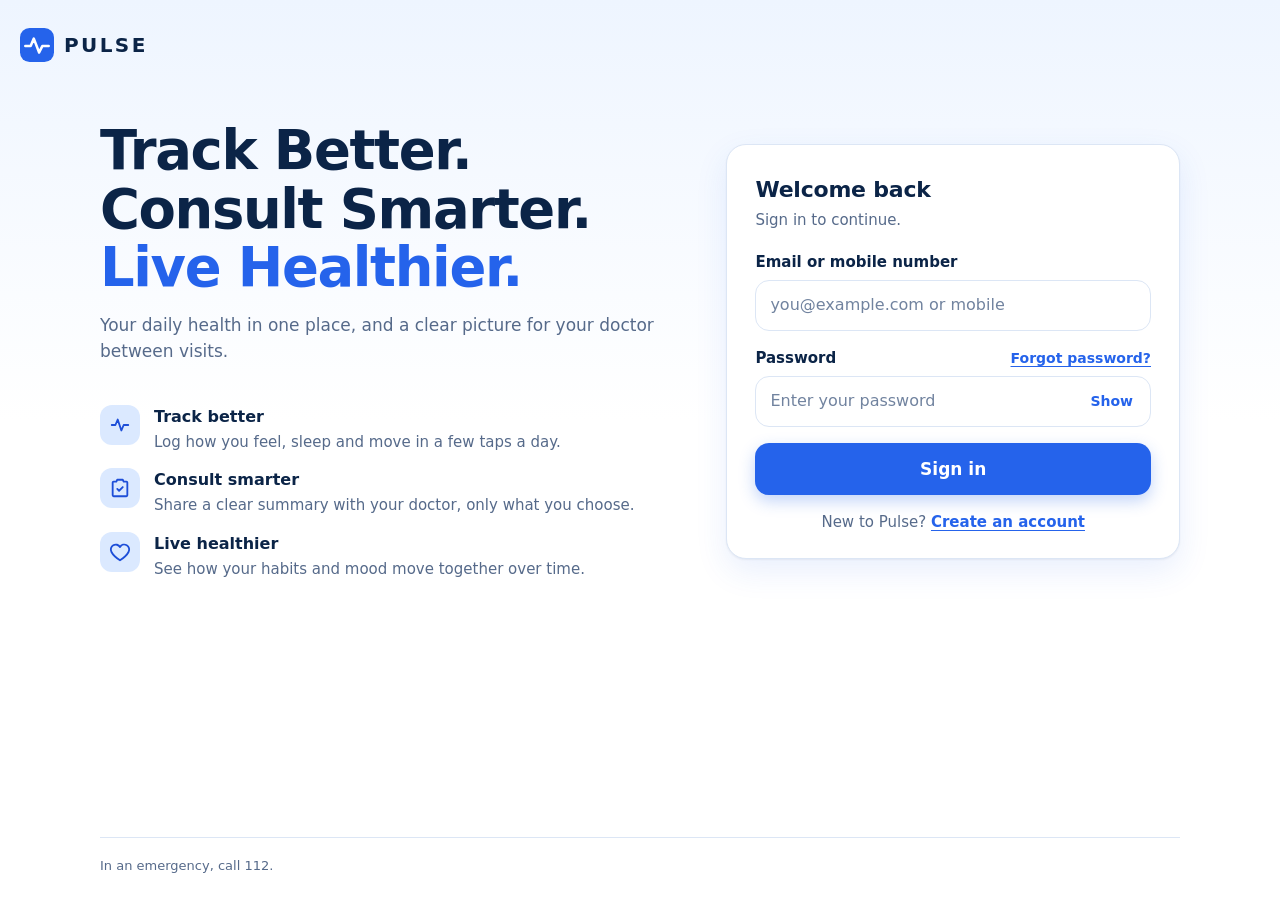
==== commit 3de218ab: "Added emotions to chatbot" ====
--- a/index.html
+++ b/index.html
@@ -36,16 +36,6 @@
         <p class="sub">Sign in to continue.</p>
 
         <form class="form-wrap" id="login-form" novalidate>
-          <fieldset class="roles">
-            <legend class="visually-hidden">I am signing in as</legend>
-            <div class="roles-track">
-              <input type="radio" name="role" id="role-user" value="user" checked>
-              <label for="role-user">User</label>
-              <input type="radio" name="role" id="role-provider" value="provider">
-              <label for="role-provider">Healthcare provider</label>
-            </div>
-          </fieldset>
-
           <div class="form">
             <div class="field">
               <label for="identity" id="identity-label">Email or mobile number</label>
@@ -70,7 +60,7 @@
 
             <button class="btn" type="submit" id="submit">Sign in</button>
 
-            <p class="alt"><span id="alt-text">New to Pulse?</span> <a href="#" id="alt-link">Create an account</a></p>
+            <p class="alt">New to Pulse? <a href="register.html">Create an account</a></p>
           </div>
         </form>
       </section>
@@ -102,42 +92,15 @@
     </footer>
   </div>
 
+  <script src="js/pulse.js"></script>
   <script>
     (function () {
-      var roles = {
-        user: {
-          label: 'Email or mobile number', type: 'text', mode: 'email',
-          placeholder: 'you@example.com or mobile',
-          submit: 'Sign in', altText: 'New to Pulse?', altLink: 'Create an account'
-        },
-        provider: {
-          label: 'Work email', type: 'email', mode: 'email',
-          placeholder: 'doctor@clinic.com',
-          submit: 'Sign in as provider', altText: 'New to Pulse?', altLink: 'Register your practice'
-        }
-      };
-
+      Pulse.publicPage = true;
       var form = document.getElementById('login-form');
       var identity = document.getElementById('identity');
       var note = document.getElementById('form-note');
       var pass = document.getElementById('password');
       var toggle = document.getElementById('toggle-pass');
-
-      function applyRole(key) {
-        var r = roles[key];
-        document.getElementById('identity-label').textContent = r.label;
-        identity.type = r.type;
-        identity.setAttribute('inputmode', r.mode);
-        identity.placeholder = r.placeholder;
-        document.getElementById('submit').textContent = r.submit;
-        document.getElementById('alt-text').textContent = r.altText;
-        document.getElementById('alt-link').textContent = r.altLink;
-        note.hidden = true;
-      }
-
-      form.addEventListener('change', function (e) {
-        if (e.target.name === 'role') applyRole(e.target.value);
-      });
 
       toggle.addEventListener('click', function () {
         var show = pass.type === 'password';
@@ -146,12 +109,31 @@
         toggle.setAttribute('aria-pressed', String(show));
       });
 
+      function say(text, isError) {
+        note.textContent = text;
+        note.classList.toggle('err', !!isError);
+        note.hidden = false;
+      }
+
+      var EMAIL = /^[^\s@]+@[^\s@]+\.[^\s@]+$/, MOBILE = /^[6-9]\d{9}$/;
+
       form.addEventListener('submit', function (e) {
         e.preventDefault();
         if (!form.checkValidity()) { form.reportValidity(); return; }
-        // Static prototype: no backend yet.
-        note.textContent = 'Sign-in is not connected yet. This is the static prototype.';
-        note.hidden = false;
+        var id = identity.value.trim();
+        if (!(EMAIL.test(id) || MOBILE.test(id.replace(/\s/g, '')))) {
+          say('Enter a valid email address or a 10-digit mobile number.', true);
+          return;
+        }
+        var btn = document.getElementById('submit');
+        btn.disabled = true;
+        say('Signing you in…', false);
+        Pulse.post('/api/auth/login', { identity: id, password: pass.value }).then(function (res) {
+          window.location.href = res.next === 'home' ? 'user.html' : 'register.html';
+        }, function (err) {
+          btn.disabled = false;
+          say(err.message, true);
+        });
       });
     })();
   </script>
--- a/css/style.css
+++ b/css/style.css
@@ -102,20 +102,6 @@
 .login h2 { font-size: 1.375rem; font-weight: 800; color: var(--navy); letter-spacing: -.01em; }
 .login .sub { margin-top: 2px; color: var(--muted); font-size: .9375rem; }
 
-/* segmented "I am a…" control */
-.roles { margin: 18px 0 0; padding: 0; border: 0; min-width: 0; }
-.roles-track {
-  display: grid; grid-template-columns: 1fr 1fr; gap: 4px; padding: 4px;
-  background: var(--blue-50); border: 1px solid var(--blue-100); border-radius: var(--radius);
-}
-.roles input { position: absolute; opacity: 0; width: 1px; height: 1px; }
-.roles label {
-  display: grid; place-items: center; min-height: 46px; padding: 8px 10px; border-radius: 11px;
-  text-align: center; font-weight: 700; font-size: .9375rem; color: var(--muted);
-  cursor: pointer; transition: background .15s, color .15s, box-shadow .15s; user-select: none;
-}
-.roles input:checked + label { background: var(--white); color: var(--blue-700); box-shadow: 0 1px 3px rgba(11, 36, 71, .15); }
-.roles input:focus-visible + label { outline: 3px solid var(--blue-500); outline-offset: 2px; }
 
 /* form */
 .form { margin-top: 18px; display: grid; gap: 16px; }
@@ -154,6 +140,7 @@
   padding: 10px 12px; border-radius: 10px; background: var(--blue-50); color: var(--blue-700);
   font-size: .875rem; font-weight: 600;
 }
+.form-note.err { background: var(--error-bg); color: var(--error); }
 .form-note[hidden] { display: none; }
 .alt { text-align: center; color: var(--muted); font-size: .9375rem; }
 .alt a { font-weight: 700; }
@@ -407,11 +394,6 @@
 .view-head { display: flex; align-items: flex-start; justify-content: space-between; gap: 12px; flex-wrap: wrap; }
 .view-head h1 { font-size: clamp(1.5rem, 5vw, 1.875rem); font-weight: 800; letter-spacing: -.02em; color: var(--navy); }
 .view-head .sub { margin-top: 2px; color: var(--muted); }
-.sync-chip {
-  display: inline-flex; align-items: center; gap: 8px; padding: 6px 12px; border-radius: 99px;
-  background: var(--blue-50); border: 1px solid var(--blue-100); color: var(--blue-700); font-weight: 700; font-size: .8125rem;
-}
-.sync-chip i { width: 8px; height: 8px; border-radius: 50%; background: var(--success); }
 .sec-h { margin-top: 8px; font-size: 1.125rem; font-weight: 800; color: var(--navy); }
 .fine { color: var(--muted); font-size: .875rem; }
 .muted { color: var(--muted); }
@@ -529,13 +511,15 @@
 .score-box .big { font-size: 2.25rem; font-weight: 800; color: var(--navy); letter-spacing: -.02em; }
 .support-box { margin-top: 12px; padding: 12px 14px; border-radius: var(--radius); border: 1px solid var(--blue-200); background: var(--blue-50); font-size: .9375rem; }
 
-/* journal: chat */
+/* Pulsie: chat */
 .chat {
   display: flex; flex-direction: column; max-width: 820px; margin: 0 auto; width: 100%;
   height: calc(100vh - var(--hdr-h) - 40px); height: calc(100dvh - var(--hdr-h) - 40px); min-height: 480px;
   background: var(--white); border: 1px solid var(--line); border-radius: var(--radius-lg); overflow: hidden;
 }
-.chat-top { display: flex; align-items: center; justify-content: space-between; gap: 10px; padding: 12px 16px; border-bottom: 1px solid var(--line); }
+.chat-top { display: flex; flex-wrap: wrap; align-items: center; justify-content: space-between; gap: 10px; padding: 12px 16px; border-bottom: 1px solid var(--line); }
+.chat-acts { display: flex; gap: 8px; }
+.btn-ghost:disabled { opacity: .45; cursor: default; background: var(--white); border-color: var(--line); }
 .chat-top h1 { font-size: 1.0625rem; font-weight: 800; color: var(--navy); }
 .chat-top p { font-size: .8125rem; color: var(--muted); }
 .btn-ghost { min-height: 40px; padding: 0 14px; border: 1.5px solid var(--line); border-radius: 12px; background: var(--white); color: var(--blue-700); font-weight: 700; font-size: .875rem; }
@@ -544,6 +528,15 @@
 .msg { display: flex; gap: 12px; }
 .msg .av { flex: none; width: 30px; height: 30px; border-radius: 50%; display: grid; place-items: center; background: var(--blue-600); }
 .msg .av svg { width: 18px; height: 18px; }
+/* Pulsie's face: the artwork replaces the blue circle */
+.msg .av.pulsie { width: 44px; height: 44px; border-radius: 0; background: none; }
+.msg .av.pulsie img { width: 100%; height: 100%; object-fit: contain; filter: drop-shadow(0 1px 2px rgba(11, 36, 71, .24)); }
+.chat-id { display: flex; align-items: center; gap: 12px; min-width: 0; }
+.pulsie-face { flex: none; width: 56px; height: 56px; object-fit: contain; filter: drop-shadow(0 1px 3px rgba(11, 36, 71, .24)); }
+.pulsie-face.pop { animation: pulsie-pop .35s ease; }
+@keyframes pulsie-pop { 0% { transform: scale(.86); } 60% { transform: scale(1.08); } 100% { transform: scale(1); } }
+@media (prefers-reduced-motion: reduce) { .pulsie-face.pop { animation: none; } }
+.side-ico img, .tile .t-head img { width: 22px; height: 22px; object-fit: contain; }
 .msg .txt { min-width: 0; padding-top: 3px; overflow-wrap: anywhere; white-space: pre-wrap; line-height: 1.6; }
 .msg.user { justify-content: flex-end; }
 .msg.user .txt { max-width: 82%; padding: 10px 15px; border-radius: 18px 18px 4px 18px; background: var(--blue-50); border: 1px solid var(--blue-100); }
@@ -558,6 +551,21 @@
 .crisis p + p { margin-top: 6px; }
 .crisis .acts { display: flex; flex-wrap: wrap; gap: 8px; margin-top: 12px; }
 .crisis .btn { width: auto; }
+.pulsie-gate { flex: 1; overflow-y: auto; padding: 24px 20px; max-width: 640px; }
+.pulsie-gate h2 { color: var(--navy); }
+.gate-face { width: 84px; height: 84px; display: block; margin-bottom: 8px; filter: drop-shadow(0 2px 4px rgba(11, 36, 71, .22)); }
+.gate-list { list-style: disc; margin: 14px 0 0; padding-left: 20px; display: grid; gap: 8px; line-height: 1.55; }
+.score-card { padding: 16px; border-radius: 14px; border: 1px solid var(--blue-200); background: var(--white); box-shadow: var(--shadow-sm, 0 1px 3px rgba(15,40,90,.08)); }
+.score-card p + p, .score-card .acts { margin-top: 8px; }
+.score-card .acts { display: flex; flex-wrap: wrap; gap: 8px; }
+.score-card .btn, .crisis .btn { width: auto; text-decoration: none; }
+.score-line { display: flex; align-items: baseline; gap: 6px; margin-bottom: 4px; }
+.score-n { font-size: 2.5rem; font-weight: 800; line-height: 1; color: var(--blue-700); }
+.score-of { color: var(--muted); font-weight: 700; }
+/* DEMO ONLY: shows who was alerted. Not part of the final product. */
+.demo-only { padding: 12px 14px; border-radius: 12px; border: 1.5px dashed #d97706; background: #fffbeb; color: #78350f; font-size: .9375rem; line-height: 1.5; }
+.demo-only .tag { display: inline-block; margin-right: 8px; padding: 2px 8px; border-radius: 999px; background: #d97706; color: #fff; font-size: .6875rem; font-weight: 800; letter-spacing: .04em; text-transform: uppercase; }
+.demo-only a { color: inherit; font-weight: 700; }
 .composer { padding: 10px 12px calc(10px + env(safe-area-inset-bottom)); border-top: 1px solid var(--line); background: var(--white); }
 .composer form { display: flex; align-items: flex-end; gap: 8px; padding: 6px 6px 6px 16px; border: 1.5px solid var(--line); border-radius: 24px; background: var(--white); transition: border-color .15s, box-shadow .15s; }
 .composer form:focus-within { border-color: var(--blue-600); box-shadow: var(--ring); }
@@ -571,6 +579,66 @@
 
 @media (max-width: 480px) { .view-head .seg { width: 100%; } }
 @media print { .sidebar, .scrim, .menu-btn, .app-header, .no-print { display: none !important; } .tr-main { margin-left: 0 !important; padding: 0 !important; } body { background: #fff !important; } }
+
+.pill-link {
+  display: inline-flex; align-items: center; min-height: 40px; padding: 0 16px; border: 1.5px solid var(--line); border-radius: 99px;
+  background: var(--white); color: var(--blue-700); font-weight: 700; font-size: .9375rem; text-decoration: none; cursor: pointer;
+}
+.pill-link:hover { border-color: var(--blue-200); background: var(--blue-50); color: var(--blue-700); }
+
+/* =====================================================
+   Registration / onboarding (register.html)
+   ===================================================== */
+.avatar { overflow: hidden; }
+.avatar img { display: block; width: 100%; height: 100%; object-fit: cover; border-radius: 50%; }
+.onb-main { max-width: 640px; margin: 0 auto; display: grid; gap: 14px; padding: 18px max(20px, env(safe-area-inset-right)) calc(56px + env(safe-area-inset-bottom)) max(20px, env(safe-area-inset-left)); }
+.onb-progress { display: flex; align-items: center; justify-content: space-between; gap: 12px; color: var(--muted); font-size: .875rem; font-weight: 700; }
+.onb-bar { height: 8px; border-radius: 99px; background: var(--blue-100); overflow: hidden; }
+.onb-bar > i { display: block; height: 100%; border-radius: 99px; background: var(--blue-600); transition: width .25s ease; }
+.onb-card { padding: 24px 20px; }
+.onb-card h1 { font-size: clamp(1.5rem, 6vw, 1.875rem); font-weight: 800; letter-spacing: -.02em; line-height: 1.2; color: var(--navy); }
+.onb-card h1:focus { outline: none; }
+.onb-card .lead { margin-top: 8px; color: var(--muted); }
+.onb-form { display: grid; gap: 16px; margin-top: 20px; }
+.onb-form .two { display: grid; grid-template-columns: repeat(2, minmax(0, 1fr)); gap: 12px; }
+@media (max-width: 420px) { .onb-form .two { grid-template-columns: minmax(0, 1fr); } }
+.why { margin-top: 2px; color: var(--muted); font-size: .8125rem; }
+.field-err { color: var(--error); font-size: .8125rem; font-weight: 600; }
+.input.invalid { border-color: var(--error); }
+.err-box { padding: 10px 12px; border-radius: 10px; background: var(--error-bg); color: var(--error); font-size: .875rem; font-weight: 600; }
+.ok-box { padding: 10px 12px; border-radius: 10px; background: #e7f6ec; color: #15803d; font-size: .875rem; font-weight: 600; }
+.nav-row { display: flex; gap: 10px; margin-top: 24px; }
+.nav-row .btn { flex: 1; }
+.nav-row .btn-secondary { flex: 0 0 auto; width: auto; min-width: 96px; }
+.btn-secondary { background: var(--white); color: var(--blue-700); border: 1.5px solid var(--blue-600); box-shadow: none; }
+.btn-secondary:hover { background: var(--blue-50); color: var(--blue-700); }
+.btn[disabled] { opacity: .5; cursor: default; box-shadow: none; }
+.opt-cards { display: grid; gap: 10px; }
+label.opt-card {
+  display: flex; align-items: flex-start; gap: 12px; padding: 14px; background: var(--white); border: 1.5px solid var(--line);
+  border-radius: 14px; cursor: pointer; transition: border-color .15s, background .15s;
+}
+label.opt-card:hover { border-color: var(--blue-200); }
+label.opt-card:has(input:checked) { border-color: var(--blue-600); background: var(--blue-50); }
+label.opt-card input { flex: none; width: 22px; height: 22px; margin-top: 1px; accent-color: var(--blue-600); }
+label.opt-card strong { display: block; color: var(--navy); }
+label.opt-card span.d { color: var(--muted); font-size: .875rem; }
+.opt-card.is-disabled { background: #f4f6fa; cursor: default; opacity: .65; }
+.opt-card.is-disabled:hover { border-color: var(--line); }
+.soon { display: inline-block; margin-left: 8px; padding: 2px 8px; border-radius: 99px; background: #e8ecf3; color: var(--muted); font-size: .6875rem; font-weight: 800; letter-spacing: .03em; vertical-align: 1px; }
+.sub-block { margin: -2px 0 4px; padding: 14px; border-radius: 14px; background: var(--blue-50); border: 1px solid var(--blue-100); display: grid; gap: 12px; }
+.group-label { margin-top: 8px; color: var(--navy); font-weight: 800; font-size: .9375rem; }
+.pick { display: flex; flex-wrap: wrap; align-items: center; gap: 10px 12px; padding: 12px; border: 1.5px solid var(--line); border-radius: 14px; background: var(--white); }
+.pick .grow { flex: 1 1 170px; min-width: 0; }
+.pick strong { display: block; color: var(--navy); }
+.pick .meta { display: block; color: var(--muted); font-size: .8125rem; }
+.pick.chosen { border-color: var(--blue-600); background: var(--blue-50); }
+.consent-row { display: flex; align-items: flex-start; gap: 12px; padding: 14px 0; border-bottom: 1px solid var(--line); }
+.consent-row:last-of-type { border-bottom: 0; }
+.consent-row input { flex: none; width: 22px; height: 22px; margin-top: 2px; accent-color: var(--blue-600); }
+.consent-row strong { display: block; color: var(--navy); }
+.consent-row .d { color: var(--muted); font-size: .875rem; }
+.req-tag { margin-left: 6px; color: var(--blue-700); font-size: .75rem; font-weight: 800; }
 
 /* =====================================================
    Profile (profile.html)
@@ -728,7 +796,7 @@
 .item-top { display: flex; align-items: flex-start; gap: 12px; }
 .item-top .grow { flex: 1; min-width: 0; }
 .item-top strong { display: block; color: var(--navy); }
-.item-top .meta { color: var(--muted); font-size: .875rem; }
+.item-top .meta { display: block; color: var(--muted); font-size: .875rem; }
 .perm { display: flex; flex-wrap: wrap; align-items: center; gap: 8px 12px; padding: 12px 0; border-bottom: 1px solid var(--line); }
 .perm:last-of-type { border-bottom: 0; }
 .perm .grow { flex: 1 1 150px; min-width: 0; }
